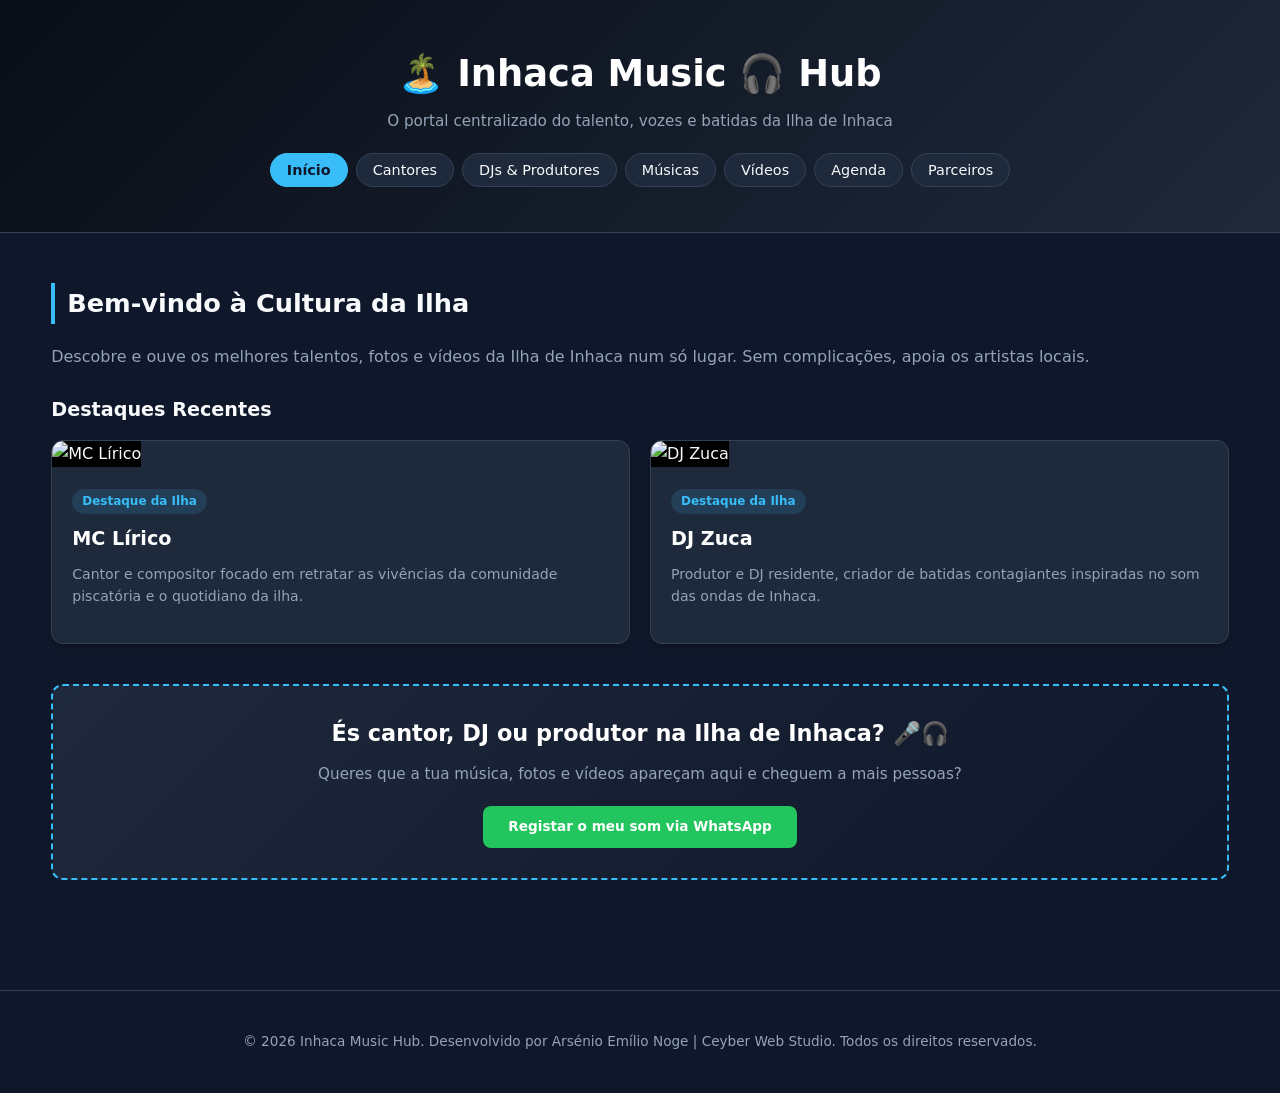
==== index.html @ a0903efb "Add initial HTML structure for Inhaca Music Hub" ====
<!DOCTYPE html>
<html lang="pt">
<head>
    <meta charset="UTF-8">
    <meta name="viewport" content="width=device-width, initial-scale=1.0">
    <title>Inhaca Music Hub - O Som da Ilha</title>
    <link rel="stylesheet" href="style.css">
</head>
<body>

    <header>
        <div class="container">
            <h1>🏝️  Inhaca Music 🎧 Hub</h1>
            <p>O portal centralizado do talento, vozes e batidas da Ilha de Inhaca</p>
            
            <nav>
                <button class="nav-btn active" onclick="switchTab('home', event)">Início</button>
                <button class="nav-btn" onclick="switchTab('cantores', event)">Cantores</button>
                <button class="nav-btn" onclick="switchTab('djs', event)">DJs & Produtores</button>
                <button class="nav-btn" onclick="switchTab('trabalhos', event)">Músicas</button>
                <button class="nav-btn" onclick="switchTab('videos', event)">Vídeos</button>
                <button class="nav-btn" onclick="switchTab('eventos', event)">Agenda</button>
                <button class="nav-btn" onclick="switchTab('parceiros', event)">Parceiros</button>
            </nav>
        </div>
    </header>
        <main class="container">
        <!-- 1. INÍCIO -->
        <section id="home" class="section-content active">
            <h2>Bem-vindo à Cultura da Ilha</h2>
            <p style="color: var(--text-muted); margin-bottom: 25px;">
                Descobre e ouve os melhores talentos, fotos e vídeos da Ilha de Inhaca num só lugar. Sem complicações, apoia os artistas locais.
            </p>
            <h3 style="margin-bottom: 15px; font-size: 1.2rem;">Destaques Recentes</h3>
            <div id="home-highlights" class="grid"></div>

            <div class="cta-banner">
                <h3>És cantor, DJ ou produtor na Ilha de Inhaca? 🎤🎧</h3>
                <p>Queres que a tua música, fotos e vídeos apareçam aqui e cheguem a mais pessoas?</p>
                <a href="https://wa.me/258856876733?text=Olá,%20sou%20artista%20em%20Inhaca%20e%20gostaria%20de%20adicionar%20o%20meu%20trabalho%20ao%20Inhaca%20Music%20Hub." target="_blank" class="btn btn-success" style="display: inline-block; width: auto; padding: 10px 25px;">Registar o meu som via WhatsApp</a>
            </div>
        </section>

        <!-- 2. CANTORES -->
        <section id="cantores" class="section-content">
            <h2>Cantores da Ilha</h2>
            <div class="filter-container">
                <input type="text" class="search-input" id="search-singers" placeholder="Pesquisar cantor..." onkeyup="filterArtists('cantor')">
            </div>
            <div id="singers-grid" class="grid"></div>
        </section>

        <!-- 3. DJS -->
        <section id="djs" class="section-content">
            <h2>Djs & Produtores</h2>
            <div class="filter-container">
                <input type="text" class="search-input" id="search-djs" placeholder="Pesquisar DJ..." onkeyup="filterArtists('dj')">
            </div>
            <div id="djs-grid" class="grid"></div>
        </section>

        <!-- 4. TRABALHOS / MÚSICAS -->
        <section id="trabalhos" class="section-content">
            <h2>Catálogo de Músicas & Áudio</h2>
            <div class="filter-container">
                <input type="text" class="search-input" id="search-tracks" placeholder="Pesquisar por música ou artista..." onkeyup="filterTracks()">
            </div>
            <div id="tracks-catalog" class="grid"></div>
        </section>

        <!-- 5. VÍDEOS -->
        <section id="videos" class="section-content">
            <h2>Vídeos & Clipes Oficiais</h2>
            <div class="filter-container">
                <input type="text" class="search-input" id="search-videos" placeholder="Pesquisar vídeos..." onkeyup="filterVideos()">
            </div>
            <div id="videos-grid" class="grid"></div>
        </section>

        <!-- 6. EVENTOS -->
        <section id="eventos" class="section-content">
            <h2>Próximos Eventos e Shows</h2>
            <div id="events-list"></div>
        </section>

        <!-- 7. PARCEIROS -->
        <section id="parceiros" class="section-content">
            <h2>Parceiros & Locais de Apoio</h2>
            <p style="color: var(--text-muted); margin-bottom: 20px;">Negócios locais que apoiam a cultura e o entretenimento na Ilha de Inhaca.</p>
            <div id="partners-grid" class="grid"></div>
        </section>
    </main>

    <footer>
        <p>&copy; 2026 Inhaca Music Hub. Desenvolvido por Arsénio Emílio Noge | Ceyber Web Studio. Todos os direitos reservados.</p>
    </footer>

    <script src="script.js"></script>
</body>
</html>
---- style.css ----
:root {
    --bg-color: #0f172a;
    --card-bg: #1e293b;
    --accent-color: #38bdf8;
    --accent-hover: #0ea5e9;
    --text-main: #f8fafc;
    --text-muted: #94a3b8;
    --border-color: #334155;
    --success-color: #22c55e;
}

* {
    margin: 0;
    padding: 0;
    box-sizing: border-box;
    font-family: 'Segoe UI', system-ui, -apple-system, sans-serif;
}

body {
    background-color: var(--bg-color);
    color: var(--text-main);
    line-height: 1.6;
}

.container {
    width: 92%;
    max-width: 1200px;
    margin: 0 auto;
    padding: 20px 0;
}

header {
    background: linear-gradient(135deg, #090d16, #1e293b);
    border-bottom: 1px solid var(--border-color);
    padding: 25px 0;
    text-align: center;
}

header h1 {
    font-size: 2.3rem;
    color: #fff;
    margin-bottom: 5px;
}

header p {
    color: var(--text-muted);
    font-size: 0.95rem;
    margin-bottom: 20px;
}

nav {
    display: flex;
    justify-content: center;
    gap: 8px;
    flex-wrap: wrap;
    padding: 0 10px;
}

.nav-btn {
    background: var(--card-bg);
    color: var(--text-main);
    border: 1px solid var(--border-color);
    padding: 8px 16px;
    border-radius: 30px;
    cursor: pointer;
    font-size: 0.9rem;
    transition: all 0.2s ease;
}

.nav-btn:hover, .nav-btn.active {
    background: var(--accent-color);
    color: #0f172a;
    border-color: var(--accent-color);
    font-weight: 600;
}

.section-content {
    display: none;
    animation: fadeIn 0.3s ease-in-out;
    padding: 30px 0;
}

.section-content.active {
    display: block;
}

@keyframes fadeIn {
    from { opacity: 0; transform: translateY(5px); }
    to { opacity: 1; transform: translateY(0); }
}

h2 {
    font-size: 1.6rem;
    margin-bottom: 20px;
    border-left: 4px solid var(--accent-color);
    padding-left: 12px;
}

.filter-container {
    display: flex;
    gap: 12px;
    margin-bottom: 25px;
    flex-wrap: wrap;
}

.search-input {
    flex: 1;
    min-width: 250px;
    background: var(--card-bg);
    border: 1px solid var(--border-color);
    padding: 10px 15px;
    border-radius: 8px;
    color: #fff;
    font-size: 0.95rem;
}

.search-input:focus {
    outline: none;
    border-color: var(--accent-color);
}

.grid {
    display: grid;
    grid-template-columns: repeat(auto-fit, minmax(280px, 1fr));
    gap: 20px;
}

.card {
    background: var(--card-bg);
    border-radius: 12px;
    overflow: hidden;
    border: 1px solid var(--border-color);
    box-shadow: 0 4px 6px -1px rgba(0, 0, 0, 0.2);
    transition: transform 0.2s;
}

.card:hover {
    transform: translateY(-4px);
}

.card-img, .card-video {
    width: 100%;
    height: 200px;
    object-fit: cover;
    background: #000;
}

.card-body {
    padding: 20px;
}

.tag {
    display: inline-block;
    background: rgba(56, 189, 248, 0.15);
    color: var(--accent-color);
    font-size: 0.75rem;
    padding: 3px 10px;
    border-radius: 20px;
    margin-bottom: 10px;
    font-weight: 600;
}

.card-title {
    font-size: 1.2rem;
    margin-bottom: 8px;
    color: #fff;
}

.card-desc {
    font-size: 0.88rem;
    color: var(--text-muted);
    margin-bottom: 15px;
}

.btn-group {
    display: flex;
    gap: 8px;
    flex-wrap: wrap;
    margin-top: 15px;
}

.btn {
    flex: 1;
    text-align: center;
    padding: 8px 12px;
    border-radius: 8px;
    text-decoration: none;
    font-size: 0.85rem;
    font-weight: 600;
    cursor: pointer;
    transition: background 0.2s;
    border: none;
}

.btn-primary { background: var(--accent-color); color: #0f172a; }
.btn-primary:hover { background: var(--accent-hover); }

.btn-secondary { background: #334155; color: #fff; }
.btn-secondary:hover { background: #475569; }

.btn-success { background: var(--success-color); color: #fff; }
.btn-success:hover { background: #16a34a; }

.audio-box {
    background: rgba(15, 23, 42, 0.7);
    padding: 12px;
    border-radius: 8px;
    margin-top: 12px;
    border: 1px solid var(--border-color);
}

audio {
    width: 100%;
    height: 35px;
    margin-top: 8px;
}

.stats-row {
    display: flex;
    justify-content: space-between;
    font-size: 0.75rem;
    color: var(--text-muted);
    margin-top: 8px;
}

.cta-banner {
    background: linear-gradient(135deg, #1e293b, #0f172a);
    border: 2px dashed var(--accent-color);
    padding: 30px;
    border-radius: 12px;
    text-align: center;
    margin: 40px 0 20px;
}

.cta-banner h3 {
    color: #fff;
    font-size: 1.4rem;
    margin-bottom: 10px;
}

.cta-banner p {
    color: var(--text-muted);
    margin-bottom: 20px;
    font-size: 0.95rem;
}

footer {
    text-align: center;
    padding: 40px 0;
    color: var(--text-muted);
    font-size: 0.85rem;
    border-top: 1px solid var(--border-color);
    margin-top: 40px;
}

@media (max-width: 600px) {
    header h1 { font-size: 1.8rem; }
  }
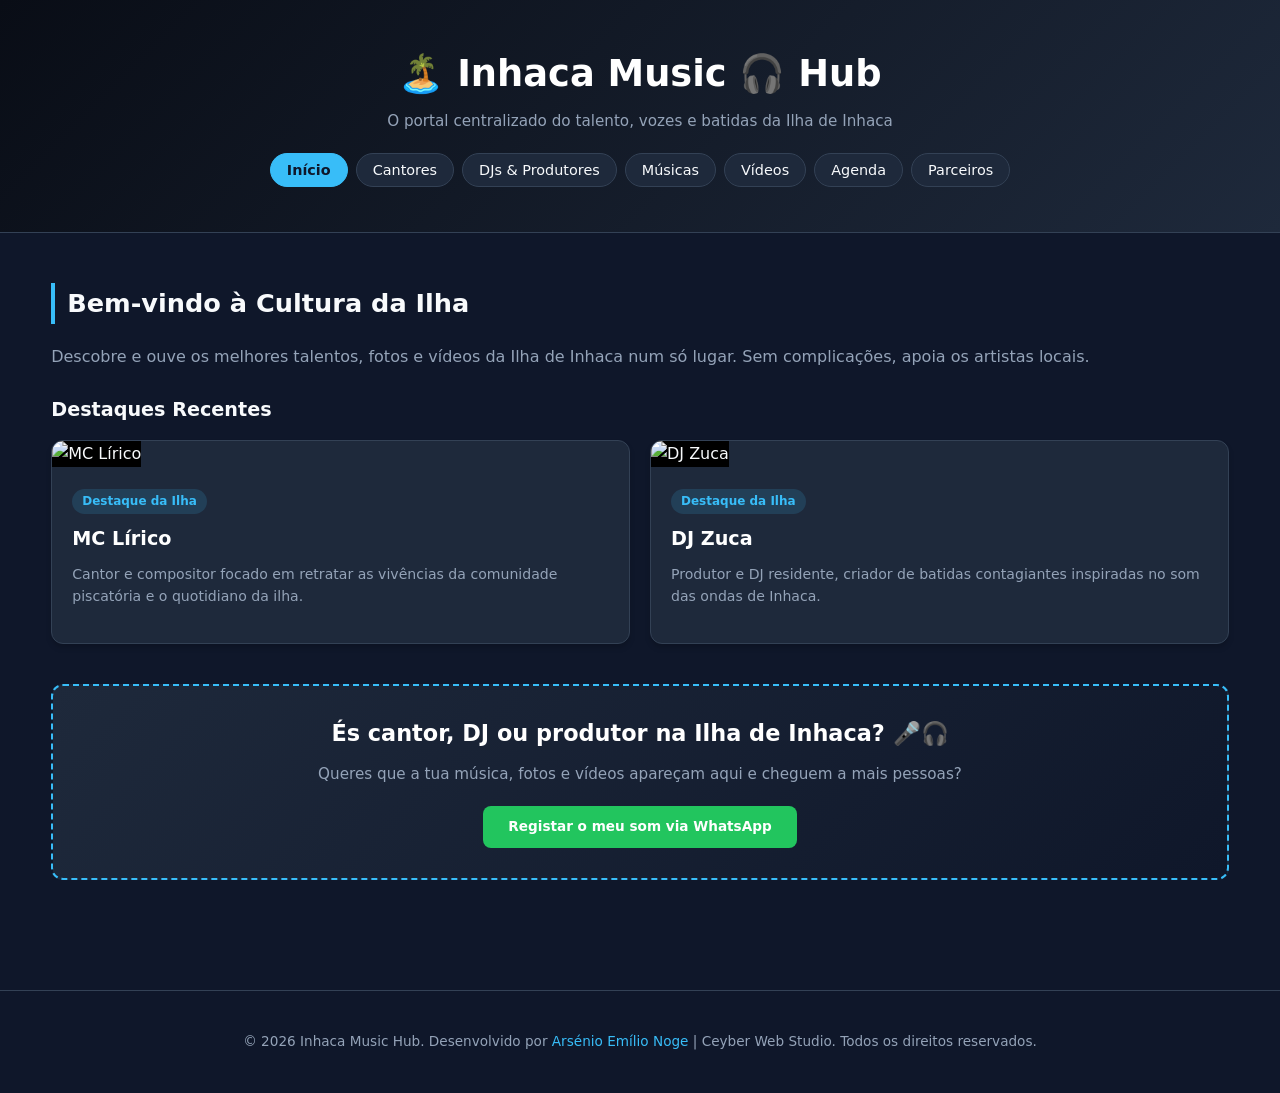
==== commit b70ed9c2: "Add hyperlink to developer in footer Updated footer to include a hyperlink to Arsénio Emílio Noge's " ====
--- a/index.html
+++ b/index.html
@@ -92,8 +92,9 @@
     </main>
 
     <footer>
-        <p>&copy; 2026 Inhaca Music Hub. Desenvolvido por Arsénio Emílio Noge | Ceyber Web Studio. Todos os direitos reservados.</p>
+        <p>&copy; 2026 Inhaca Music Hub. Desenvolvido por <a href="https://arseniocyber.github.io" target="_blank" style="color: var(--accent-color); text-decoration: none;">Arsénio Emílio Noge</a> | Ceyber Web Studio. Todos os direitos reservados.</p>
     </footer>
+
 
     <script src="script.js"></script>
 </body>
